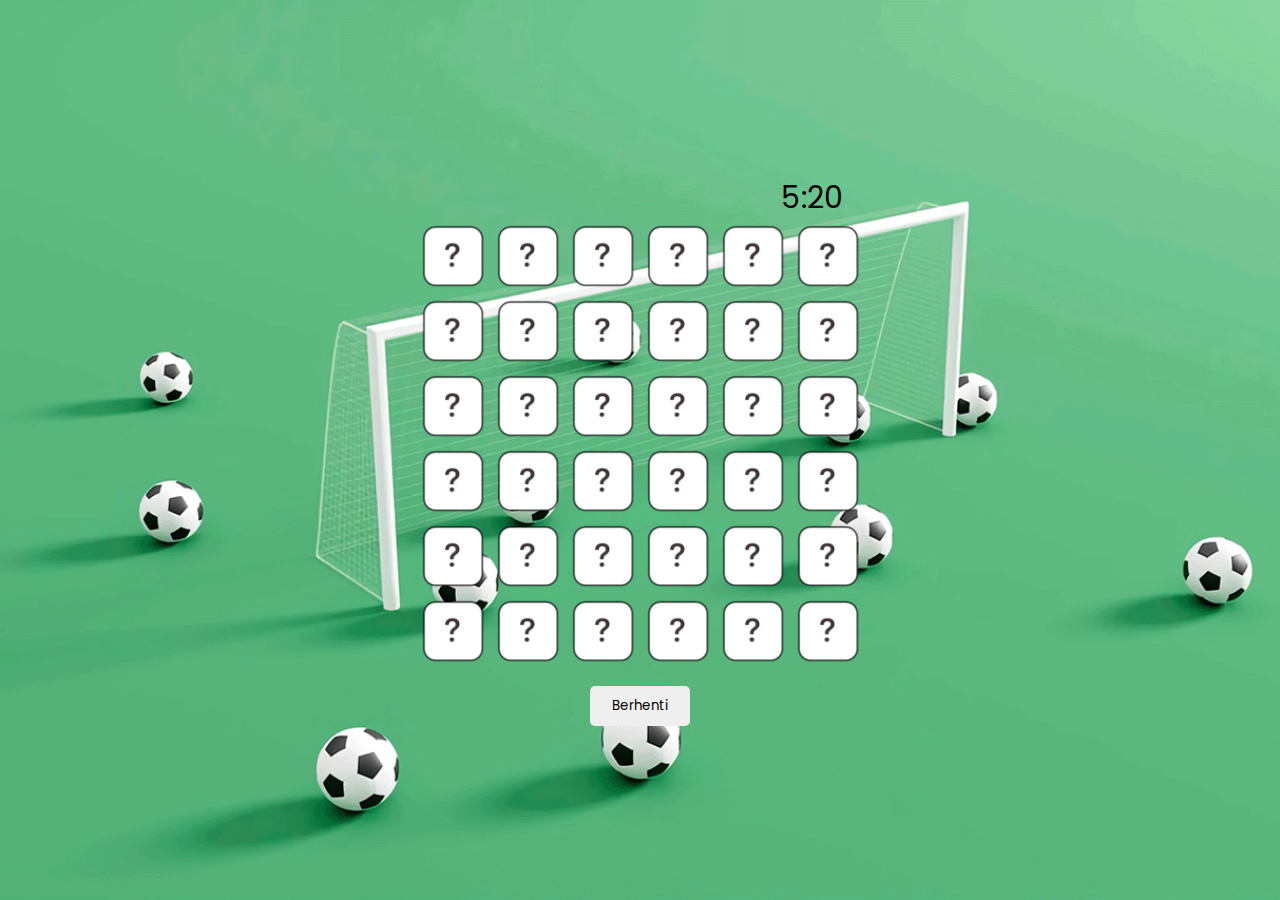
==== 6x6.html @ 279610b6 "game logic done part1" ====
<!DOCTYPE html>
<html lang="en">
  <head>
    <meta charset="UTF-8" />
    <meta http-equiv="X-UA-Compatible" content="IE=edge" />
    <meta name="viewport" content="width=device-width, initial-scale=1.0" />
    <link rel="stylesheet" href="assets/style.css" />
    <title>Game Memory</title> 
  </head>
  <body>
    <main>
      <p id="timer">5:20</p>
    </main>
    <section id="main">
      <div class="box"></div>
      <div class="box"></div>
      <div class="box"></div>
      <div class="box"></div>
      <div class="box"></div>
      <div class="box"></div>
      <div class="box"></div>
      <div class="box"></div>
      <div class="box"></div>
      <div class="box"></div>
      <div class="box"></div>
      <div class="box"></div>
      <div class="box"></div>
      <div class="box"></div>
      <div class="box"></div>
      <div class="box"></div>
      <div class="box"></div>
      <div class="box"></div>
      <div class="box"></div>
      <div class="box"></div>
      <div class="box"></div>
      <div class="box"></div>
      <div class="box"></div>
      <div class="box"></div>
      <div class="box"></div>
      <div class="box"></div>
      <div class="box"></div>
      <div class="box"></div>
      <div class="box"></div>
      <div class="box"></div>
      <div class="box"></div>
      <div class="box"></div>
      <div class="box"></div>
      <div class="box"></div>
      <div class="box"></div>
      <div class="box"></div>
    </section>
    <button class="stop">Berhenti</button>

    <script src="app/ui.js"></script>
    <script src="app/game.js"></script>
  </body>
</html>
---- assets/style.css ----
@import url('https://fonts.googleapis.com/css2?family=Poppins:wght@500&family=Quicksand:wght@700&display=swap');
*{
  margin: 0;
  padding: 0;
  /* font-size:; */
  font-family: 'Poppins', sans-serif;
}

body{  
  background:blue;
  background-image: url('page/Background.png');
  background-repeat:no-repeat ;
  background-size:cover;
  height:100vh;

  display:grid;
  justify-content:center;
  align-content:center;
  /* padding: 50px; */
}


main{
  /* background:blue; */
  padding: 0 20px 0 0;
}
main p{
  font-size:30px;
  float:right;
}
section{ 
  /* border:1px solid black; */

  display:grid;
  grid-auto-flow:row;
  grid-template-columns : repeat(6, 70px) ; 
  grid-template-rows : repeat(6, 70px) ;
  grid-gap:5px;
  /* grid-gap:5px; */
}

section .box{
  /* width: 80px; */
  /* height:80px; */
  /* border:1px solid black; */
  border-radius:5px;
  /* background:white; */
  
  display:flex;
  justify-content:center;
  align-items:center;
  cursor:pointer;

  transition: transform 1s;
  transform-style: preserve-3d;
}

.box img {
  width: 100%;
  height: 100%;
}
.stop{
  justify-self:center;
  width: 100px;
  height:40px;
  border-radius:5px;
  border:none;
  cursor:pointer;

  margin-top:20px;
}




.rotate {
  transform: rotateY( 180deg ) ;
  /* transition: transform 0.5s; */
}
.rotate2 {
  transform: rotateY( -180deg ) ;
  /* transition: transform 0.5s; */
}

.flag {
  display:none
}
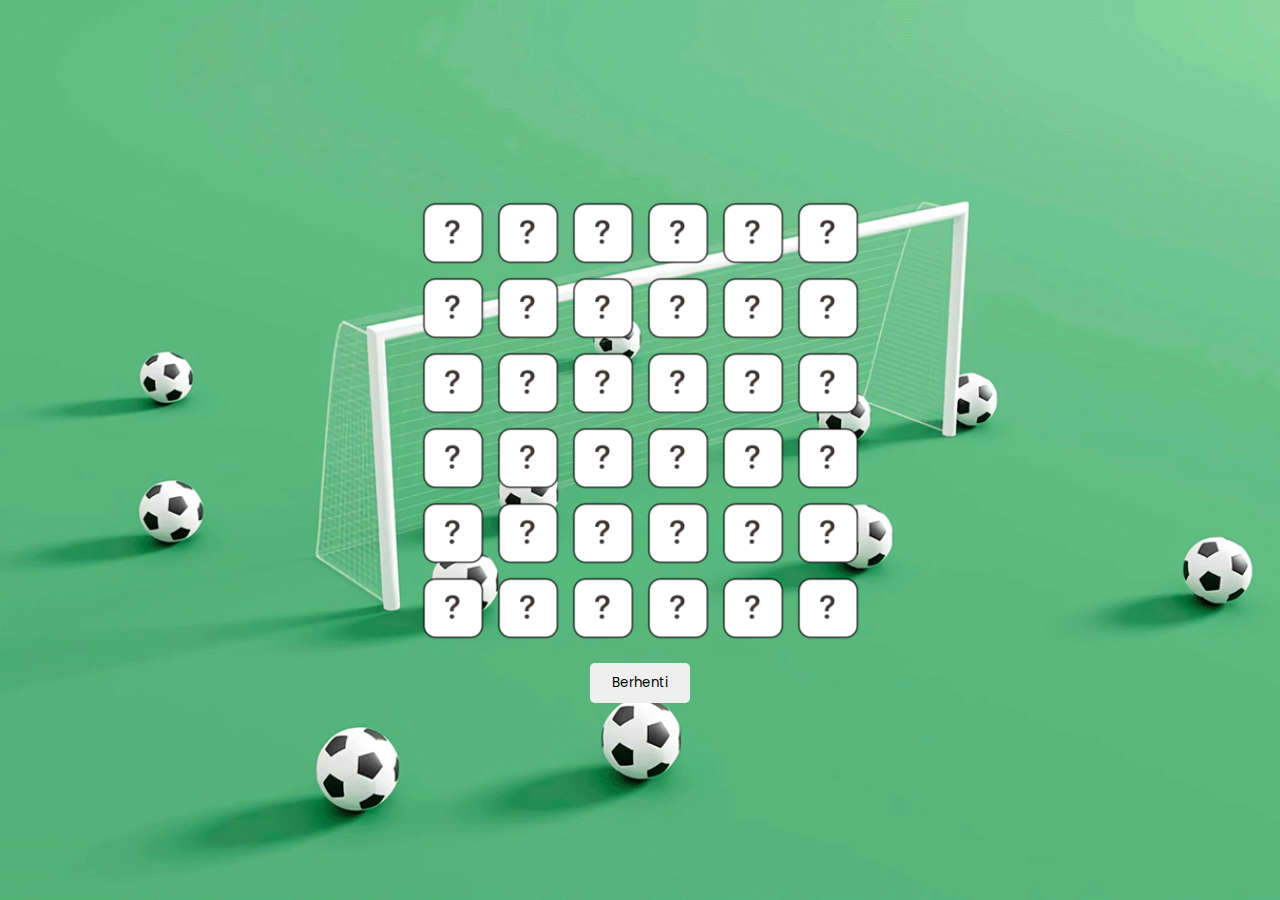
==== commit 4b96a236: "hampir selesai" ====
--- a/6x6.html
+++ b/6x6.html
@@ -9,7 +9,7 @@
   </head>
   <body>
     <main>
-      <p id="timer">5:20</p>
+      <p id="timer"></p>
     </main>
     <section id="main">
       <div class="box"></div>
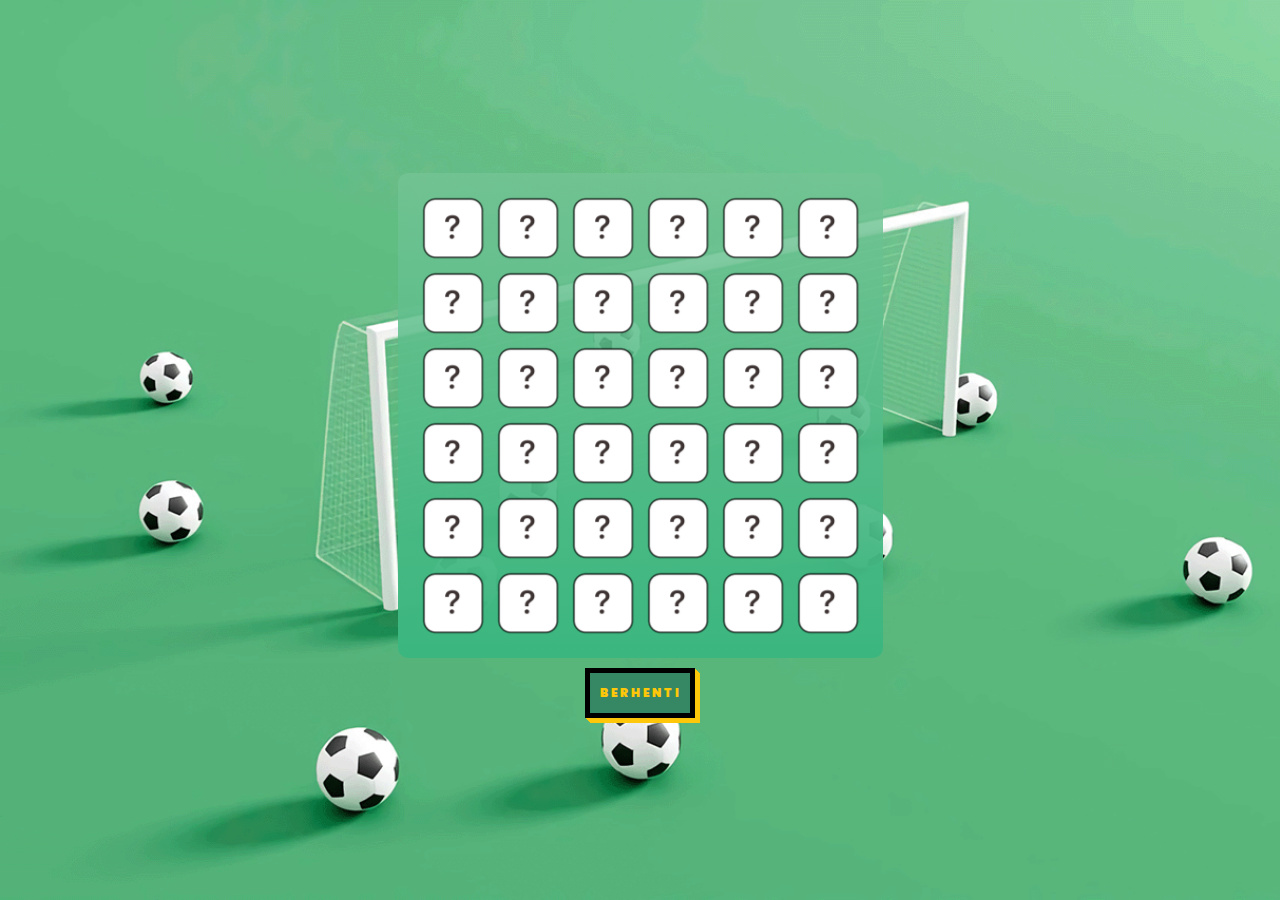
==== commit 988918a7: "terserahaja" ====
--- a/6x6.html
+++ b/6x6.html
@@ -4,7 +4,7 @@
     <meta charset="UTF-8" />
     <meta http-equiv="X-UA-Compatible" content="IE=edge" />
     <meta name="viewport" content="width=device-width, initial-scale=1.0" />
-    <link rel="stylesheet" href="assets/style.css" />
+    <link rel="stylesheet" href="assets/style.css" /> 
     <title>Game Memory</title> 
   </head>
   <body>
@@ -49,7 +49,9 @@
       <div class="box"></div>
       <div class="box"></div>
     </section>
-    <button class="stop">Berhenti</button>
+
+    <!-- <button class="stop">Berhenti</button> -->
+    <a href="#" class="stop">Berhenti</a>
 
     <script src="app/ui.js"></script>
     <script src="app/game.js"></script>
--- a/assets/style.css
+++ b/assets/style.css
@@ -8,7 +8,7 @@
 }
 
 body{  
-  background:blue;
+  /* background:blue; */
   background-image: url('page/Background.png');
   background-repeat:no-repeat ;
   background-size:cover;
@@ -30,13 +30,18 @@
   float:right;
 }
 section{ 
-  /* border:1px solid black; */
+  /* border:1px solid red; */
 
+  /* background:blue; */
+  background: rgb(116,196,148);
+background: linear-gradient(0deg, rgba(59,182,127,1) 0% , rgba(116,196,148,0.8) 100%);
+  padding: 20px;
   display:grid;
   grid-auto-flow:row;
   grid-template-columns : repeat(6, 70px) ; 
   grid-template-rows : repeat(6, 70px) ;
   grid-gap:5px;
+  border-radius:10px;
   /* grid-gap:5px; */
 }
 
@@ -60,19 +65,7 @@
   width: 100%;
   height: 100%;
 }
-.stop{
-  justify-self:center;
-  width: 100px;
-  height:40px;
-  border-radius:5px;
-  border:none;
-  cursor:pointer;
-
-  margin-top:20px;
-}
-
-
-
+ 
 
 .rotate {
   transform: rotateY( 180deg ) ;
@@ -85,4 +78,54 @@
 
 .flag {
   display:none
+}
+
+
+a{
+  justify-self:center; 
+  cursor:pointer;
+  margin-top:20px;
+  text-decoration:none;
+  color:#ffc709;
+  margin:10px;
+  width:100px;
+  display:inline-block;
+  line-height:40px;
+  font-size:12px;
+  font-weight:900;
+  letter-spacing:2px;
+  text-transform:uppercase;
+  background-color: #368763;
+   border:5px solid #000;
+   box-shadow:1px 1px 0, 2px 2px 0, 3px 3px 0, 4px 4px 0,5px 5px 0;
+  position: relative;
+  text-align:center;
+}
+
+ a:after{
+  content: "";
+  position: absolute;
+  left: 0;
+  top: 0;
+  height: 100%;
+  width:100%;
+   z-index: -1;
+  background-color: #fff;
+  transition: all 0.5s;
+  -webkit-transition: all 0.5s;
+  -moz-transition: all 0.5s;
+  -ms-transition: all 0.5s;
+  -o-transition: all 0.5s;
+}
+a:hover{
+  background-color: transparent; 
+}
+ a:hover:after{
+  background-color: #a72845;
+}
+
+ a:active{
+   top:5px;
+   left:5px;
+   box-shadow:0 0 0 0;
 }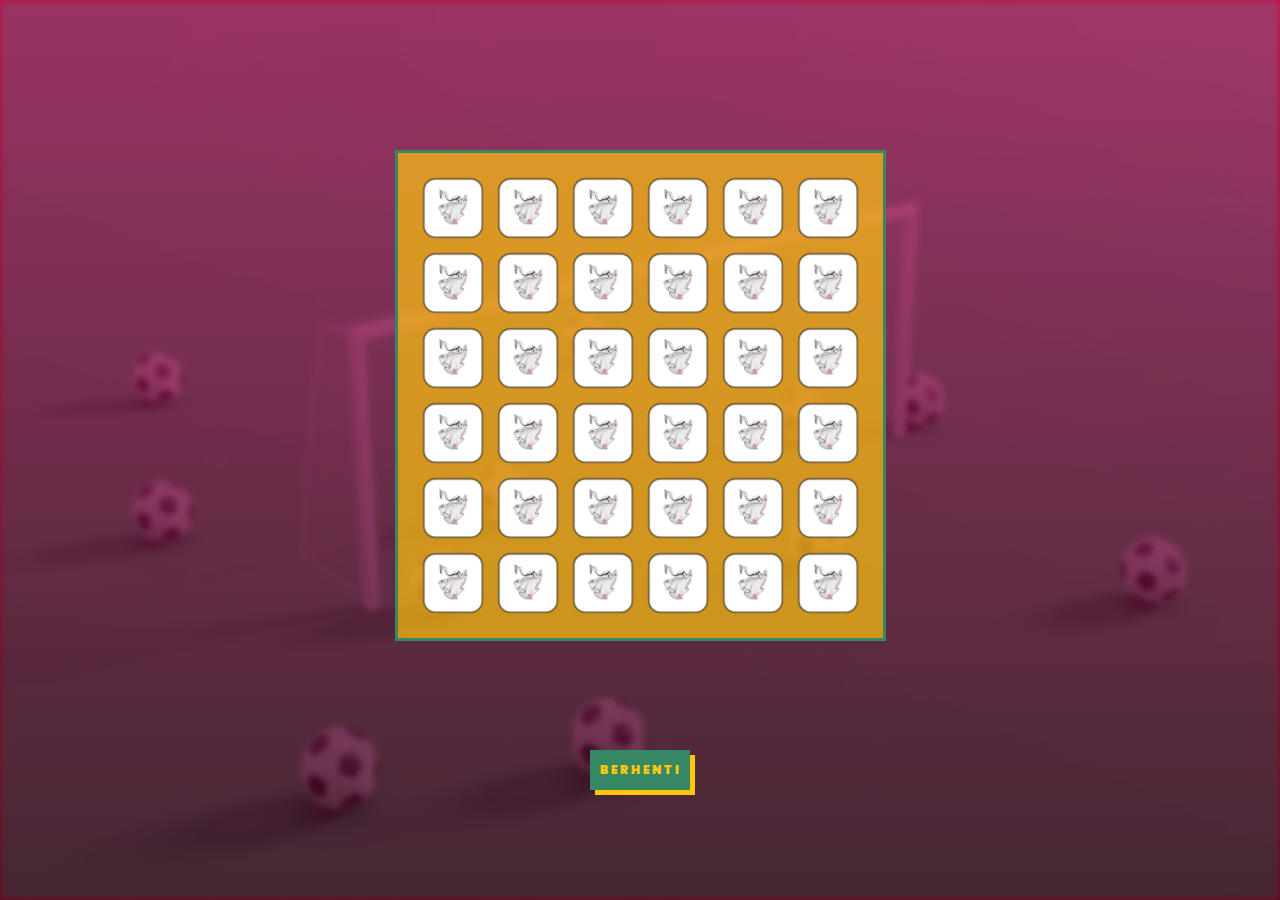
==== commit 9157c893: "final design" ====
--- a/6x6.html
+++ b/6x6.html
@@ -8,6 +8,12 @@
     <title>Game Memory</title> 
   </head>
   <body>
+    <div class="bgContainer">
+      <img src="assets/page/Background.png" alt="">
+    </div>
+    <div class="container">
+    <audio src="assets\sound and bgm\sound effect klik kedua.mp3" id="clickEffect" style="display: none;"></audio>
+    <audio src="assets\sounds\suara_tetris_match.mp3" id="matchEffect" style="display: none;"></audio>
     <main>
       <p id="timer"></p>
     </main>
@@ -49,10 +55,17 @@
       <div class="box"></div>
       <div class="box"></div>
     </section>
+    <a href="#" class="stop">Berhenti</a>
+  </div>
+    <!-- <button class="stop">Berhenti</button> -->
+    
 
-    <!-- <button class="stop">Berhenti</button> -->
-    <a href="#" class="stop">Berhenti</a>
-
+    <script>
+      let flipSound = document.querySelector('#clickEffect')
+      let matchSound = document.querySelector('#matchEffect')
+      flipSound.volume = 0.2
+      matchSound.volume = 0.4
+    </script>
     <script src="app/ui.js"></script>
     <script src="app/game.js"></script>
   </body>
--- a/assets/style.css
+++ b/assets/style.css
@@ -9,7 +9,9 @@
 
 body{  
   /* background:blue; */
-  background-image: url('page/Background.png');
+  /* background-image: url('page/Background.png'); */
+  background: rgb(168,17,91);
+background: linear-gradient(180deg, rgba(168,17,91,1) 0%, rgba(64,5,34,1) 100%);
   background-repeat:no-repeat ;
   background-size:cover;
   height:100vh;
@@ -20,31 +22,65 @@
   /* padding: 50px; */
 }
 
+body  > * {
+  grid-column-start: 1;
+  grid-row-start: 1;
+}
 
 main{
   /* background:blue; */
+  align-self:flex-end;
+  width:470px;
+  /* justify-self:flex-end; */
+  height:50px;
   padding: 0 20px 0 0;
 }
 main p{
+  color:white;
   font-size:30px;
   float:right;
 }
 section{ 
-  /* border:1px solid red; */
-
+  border:3px solid #368763;
+  align-self:flex-start;
+  background:rgba(254, 195, 16 , 0.7);   
   /* background:blue; */
-  background: rgb(116,196,148);
-background: linear-gradient(0deg, rgba(59,182,127,1) 0% , rgba(116,196,148,0.8) 100%);
+  /* background: rgb(116,196,148); */
+/* background: linear-gradient(0deg, rgba(59,182,127,1) 0% , rgba(116,196,148,0.8) 100%); */
   padding: 20px;
   display:grid;
   grid-auto-flow:row;
   grid-template-columns : repeat(6, 70px) ; 
   grid-template-rows : repeat(6, 70px) ;
   grid-gap:5px;
-  border-radius:10px;
+  /* border-radius:10px; */
   /* grid-gap:5px; */
 }
 
+
+.bgContainer{ 
+  width:100vw;
+  height:100vh;
+  border:1px solid red;
+  box-sizing:border-box;
+  z-index:-99;
+  overflow:hidden;
+  filter:blur(3px);
+  /* transform:scale(1) */
+}
+.bgContainer img{
+  /* display:none; */
+  width:100%;
+  height:100%;
+  opacity:0.2;
+}
+
+.container{
+  /* border:10px solid black; */
+  display:grid;
+  justify-items:center;
+  align-items:center; 
+}
 section .box{
   /* width: 80px; */
   /* height:80px; */
@@ -81,10 +117,10 @@
 }
 
 
-a{
-  justify-self:center; 
+a{ 
+  align-self:flex-start; 
   cursor:pointer;
-  margin-top:20px;
+  /* margin-top:40px; */
   text-decoration:none;
   color:#ffc709;
   margin:10px;
@@ -96,8 +132,9 @@
   letter-spacing:2px;
   text-transform:uppercase;
   background-color: #368763;
-   border:5px solid #000;
-   box-shadow:1px 1px 0, 2px 2px 0, 3px 3px 0, 4px 4px 0,5px 5px 0;
+   /* border:5px solid #000; */
+   /* box-shadow:1px 1px 0, 2px 2px 0, 3px 3px 0, 4px 4px 0,5px 5px 0; */
+   box-shadow:5px 5px 0;
   position: relative;
   text-align:center;
 }
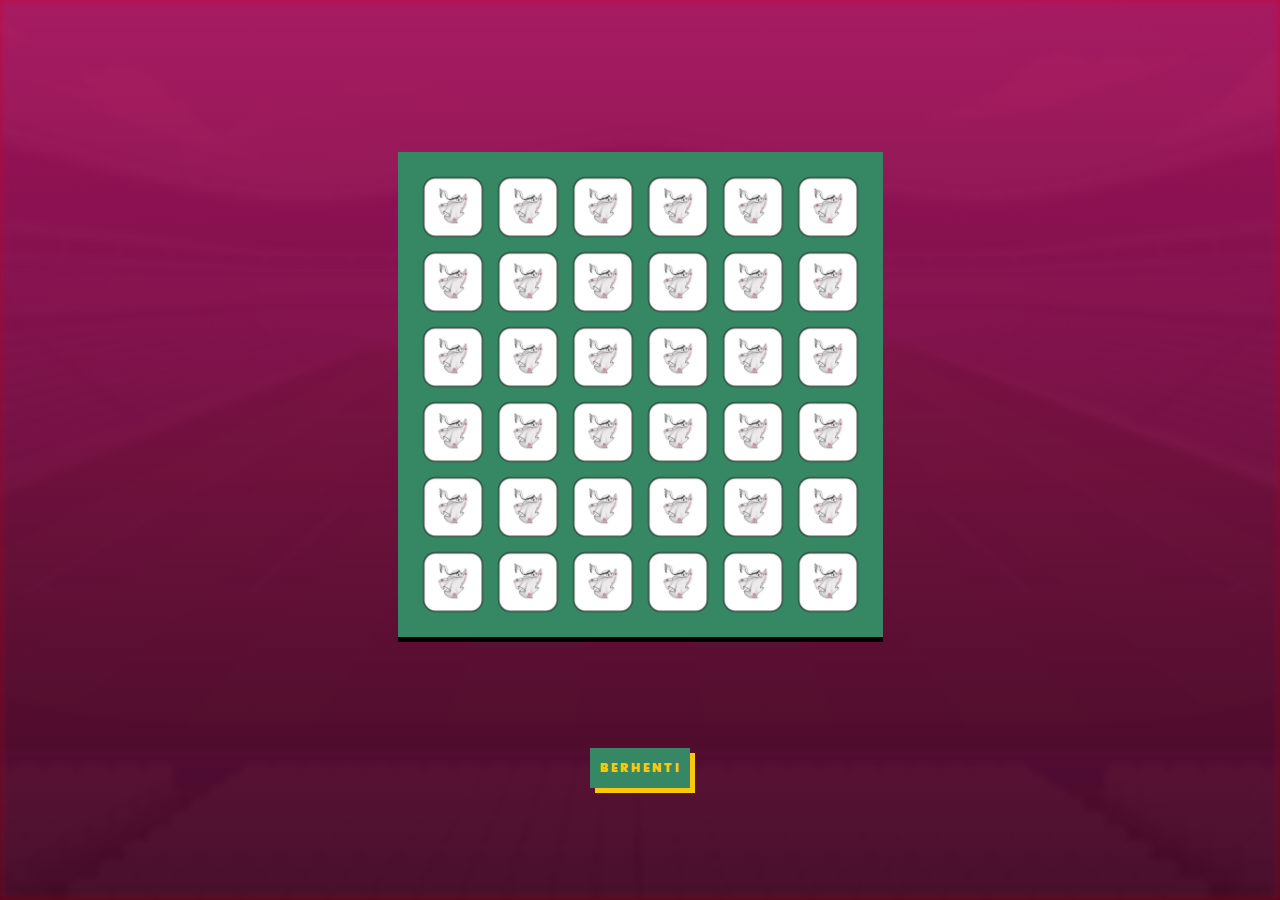
==== commit b325d18e: "final design by mac" ====
--- a/6x6.html
+++ b/6x6.html
@@ -9,7 +9,7 @@
   </head>
   <body>
     <div class="bgContainer">
-      <img src="assets/page/Background.png" alt="">
+      <img src="assets/page/Landing Page/Background.png" alt="">
     </div>
     <div class="container">
     <audio src="assets\sound and bgm\sound effect klik kedua.mp3" id="clickEffect" style="display: none;"></audio>
--- a/assets/style.css
+++ b/assets/style.css
@@ -41,9 +41,10 @@
   float:right;
 }
 section{ 
-  border:3px solid #368763;
+  /* border:5px solid black; */
   align-self:flex-start;
-  background:rgba(254, 195, 16 , 0.7);   
+  background:rgba(54,135,99,1);  
+  box-shadow: 0px 5px 0px rgba(0,0,0,1); 
   /* background:blue; */
   /* background: rgb(116,196,148); */
 /* background: linear-gradient(0deg, rgba(59,182,127,1) 0% , rgba(116,196,148,0.8) 100%); */
@@ -66,13 +67,14 @@
   z-index:-99;
   overflow:hidden;
   filter:blur(3px);
+  /* border:7px solid yellow; */
   /* transform:scale(1) */
 }
 .bgContainer img{
   /* display:none; */
   width:100%;
   height:100%;
-  opacity:0.2;
+  opacity:0.05;
 }
 
 .container{
